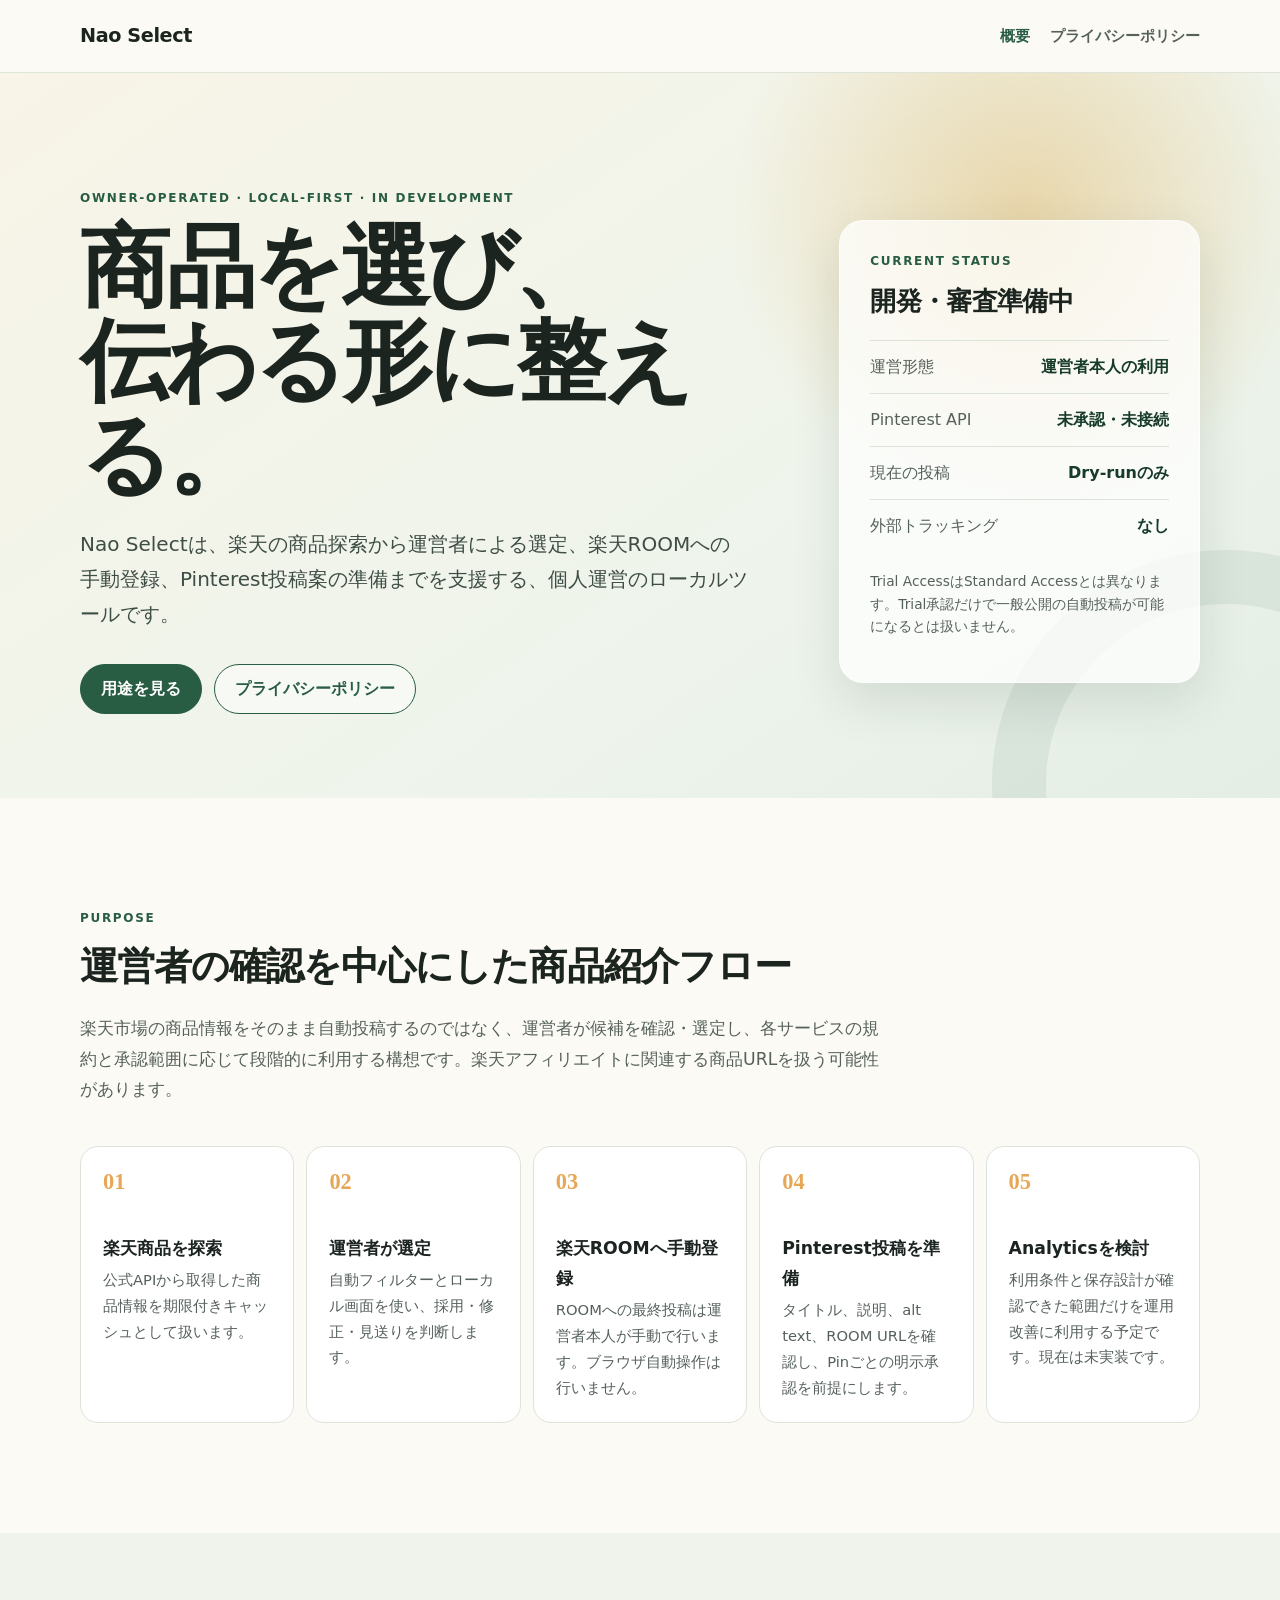
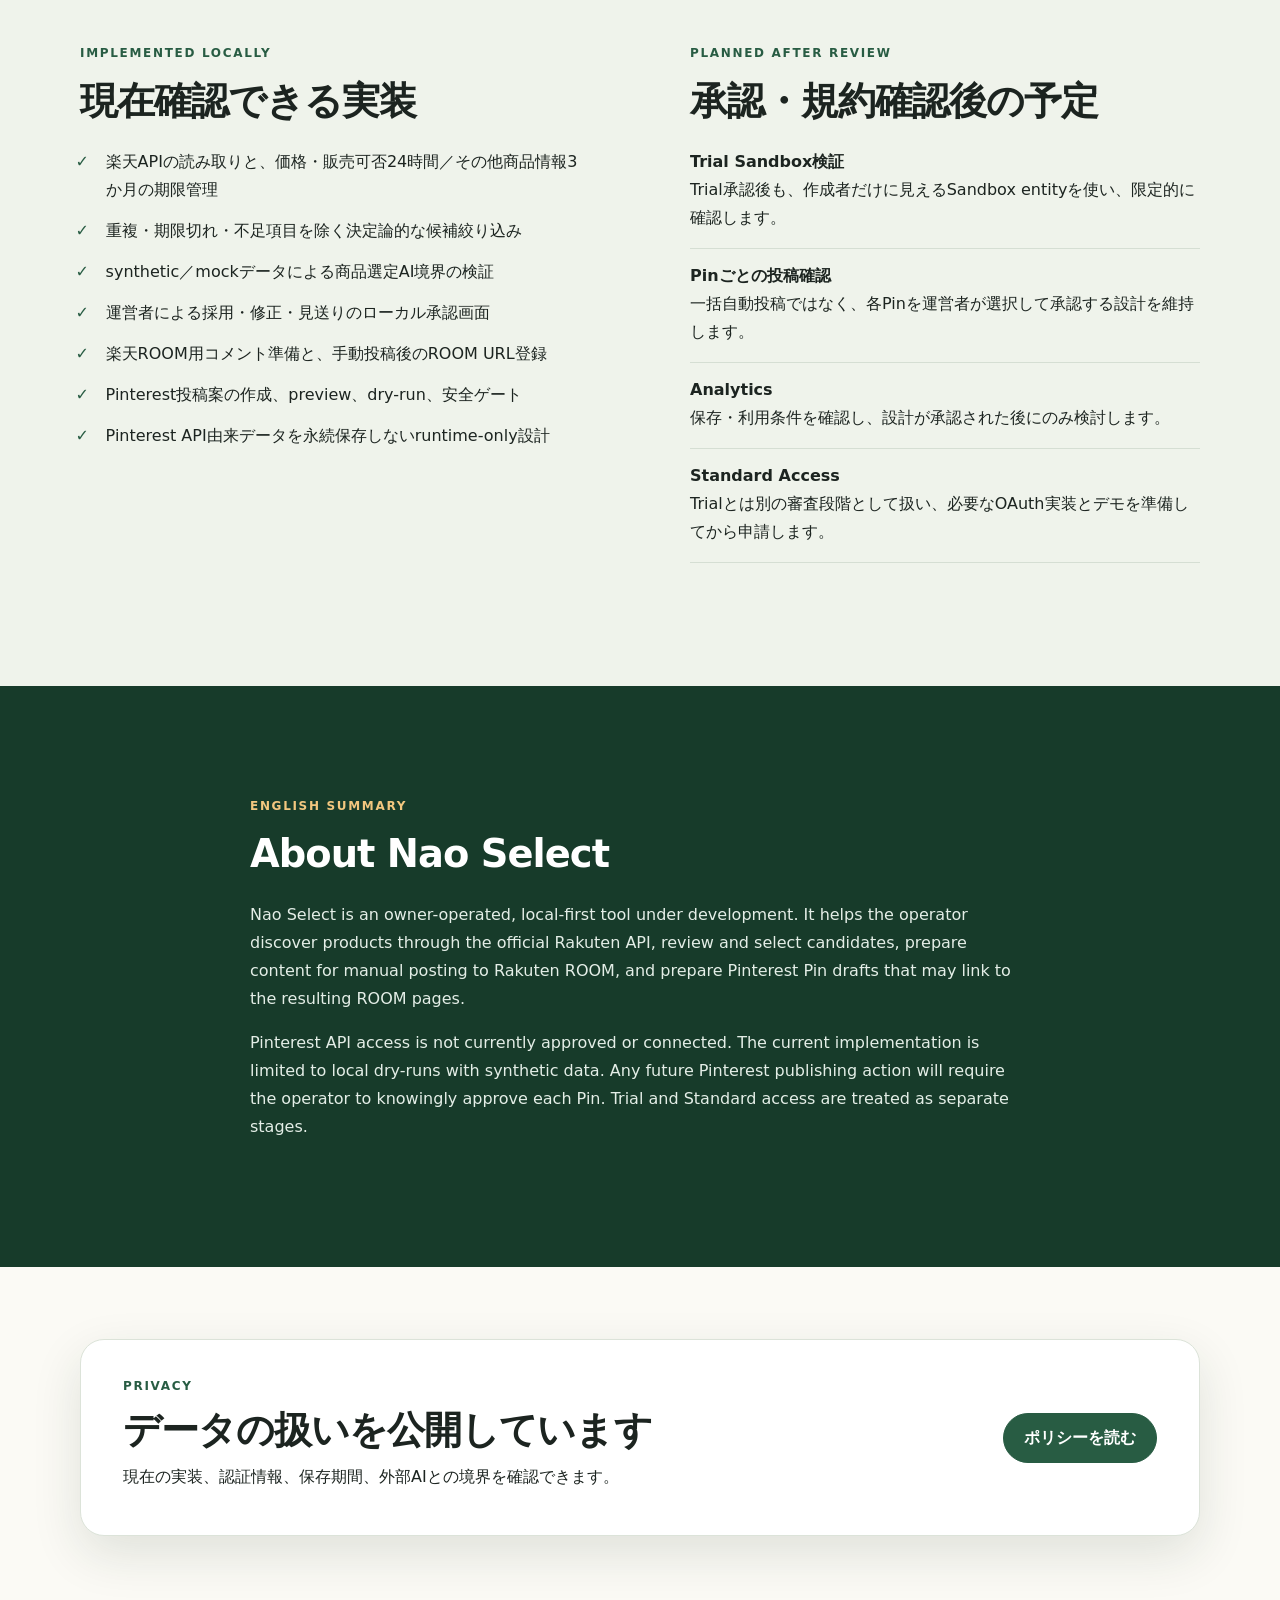
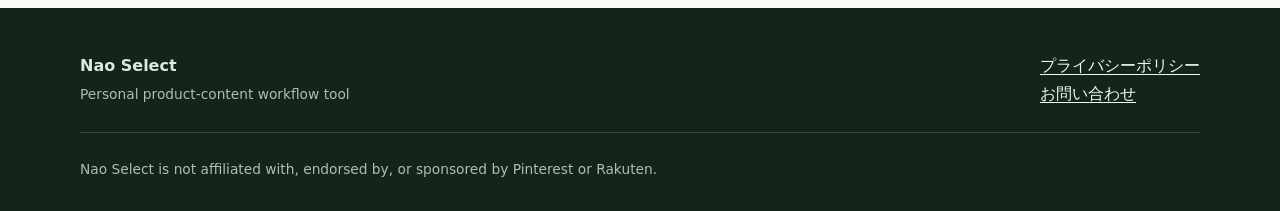
==== docs/index.html @ 7423ae45 "feat: add public Nao Select information site" ====
<!doctype html>
<html lang="ja">
<head>
  <meta charset="utf-8">
  <meta name="viewport" content="width=device-width, initial-scale=1">
  <meta name="description" content="Nao Selectは、楽天商品を運営者が選定し、楽天ROOMへの手動登録とPinterest投稿準備を支援する個人運営のローカルツールです。">
  <title>Nao Select | 商品選定・投稿準備ツール</title>
  <link rel="stylesheet" href="styles.css">
</head>
<body>
  <a class="skip-link" href="#main">本文へ移動</a>
  <header class="site-header">
    <div class="shell header-inner">
      <a class="brand" href="index.html" aria-label="Nao Select トップページ">Nao Select</a>
      <nav aria-label="メインナビゲーション">
        <a aria-current="page" href="index.html">概要</a>
        <a href="privacy.html">プライバシーポリシー</a>
      </nav>
    </div>
  </header>

  <main id="main">
    <section class="hero">
      <div class="shell hero-grid">
        <div>
          <p class="eyebrow">Owner-operated · Local-first · In development</p>
          <h1>商品を選び、<br>伝わる形に整える。</h1>
          <p class="lead">Nao Selectは、楽天の商品探索から運営者による選定、楽天ROOMへの手動登録、Pinterest投稿案の準備までを支援する、個人運営のローカルツールです。</p>
          <div class="actions">
            <a class="button primary" href="#purpose">用途を見る</a>
            <a class="button secondary" href="privacy.html">プライバシーポリシー</a>
          </div>
        </div>
        <aside class="status-card" aria-labelledby="status-title">
          <p class="status-label">CURRENT STATUS</p>
          <h2 id="status-title">開発・審査準備中</h2>
          <ul class="status-list">
            <li><span>運営形態</span><strong>運営者本人の利用</strong></li>
            <li><span>Pinterest API</span><strong>未承認・未接続</strong></li>
            <li><span>現在の投稿</span><strong>Dry-runのみ</strong></li>
            <li><span>外部トラッキング</span><strong>なし</strong></li>
          </ul>
          <p class="small">Trial AccessはStandard Accessとは異なります。Trial承認だけで一般公開の自動投稿が可能になるとは扱いません。</p>
        </aside>
      </div>
    </section>

    <section id="purpose" class="section">
      <div class="shell">
        <p class="section-kicker">PURPOSE</p>
        <h2>運営者の確認を中心にした商品紹介フロー</h2>
        <p class="section-intro">楽天市場の商品情報をそのまま自動投稿するのではなく、運営者が候補を確認・選定し、各サービスの規約と承認範囲に応じて段階的に利用する構想です。楽天アフィリエイトに関連する商品URLを扱う可能性があります。</p>
        <ol class="flow" aria-label="Nao Selectの想定フロー">
          <li><span>01</span><div><h3>楽天商品を探索</h3><p>公式APIから取得した商品情報を期限付きキャッシュとして扱います。</p></div></li>
          <li><span>02</span><div><h3>運営者が選定</h3><p>自動フィルターとローカル画面を使い、採用・修正・見送りを判断します。</p></div></li>
          <li><span>03</span><div><h3>楽天ROOMへ手動登録</h3><p>ROOMへの最終投稿は運営者本人が手動で行います。ブラウザ自動操作は行いません。</p></div></li>
          <li><span>04</span><div><h3>Pinterest投稿を準備</h3><p>タイトル、説明、alt text、ROOM URLを確認し、Pinごとの明示承認を前提にします。</p></div></li>
          <li><span>05</span><div><h3>Analyticsを検討</h3><p>利用条件と保存設計が確認できた範囲だけを運用改善に利用する予定です。現在は未実装です。</p></div></li>
        </ol>
      </div>
    </section>

    <section class="section muted">
      <div class="shell split">
        <article>
          <p class="section-kicker">IMPLEMENTED LOCALLY</p>
          <h2>現在確認できる実装</h2>
          <ul class="check-list">
            <li>楽天APIの読み取りと、価格・販売可否24時間／その他商品情報3か月の期限管理</li>
            <li>重複・期限切れ・不足項目を除く決定論的な候補絞り込み</li>
            <li>synthetic／mockデータによる商品選定AI境界の検証</li>
            <li>運営者による採用・修正・見送りのローカル承認画面</li>
            <li>楽天ROOM用コメント準備と、手動投稿後のROOM URL登録</li>
            <li>Pinterest投稿案の作成、preview、dry-run、安全ゲート</li>
            <li>Pinterest API由来データを永続保存しないruntime-only設計</li>
          </ul>
        </article>
        <article>
          <p class="section-kicker">PLANNED AFTER REVIEW</p>
          <h2>承認・規約確認後の予定</h2>
          <ul class="plain-list">
            <li><strong>Trial Sandbox検証</strong><br>Trial承認後も、作成者だけに見えるSandbox entityを使い、限定的に確認します。</li>
            <li><strong>Pinごとの投稿確認</strong><br>一括自動投稿ではなく、各Pinを運営者が選択して承認する設計を維持します。</li>
            <li><strong>Analytics</strong><br>保存・利用条件を確認し、設計が承認された後にのみ検討します。</li>
            <li><strong>Standard Access</strong><br>Trialとは別の審査段階として扱い、必要なOAuth実装とデモを準備してから申請します。</li>
          </ul>
        </article>
      </div>
    </section>

    <section class="section english" lang="en">
      <div class="shell narrow">
        <p class="section-kicker">ENGLISH SUMMARY</p>
        <h2>About Nao Select</h2>
        <p>Nao Select is an owner-operated, local-first tool under development. It helps the operator discover products through the official Rakuten API, review and select candidates, prepare content for manual posting to Rakuten ROOM, and prepare Pinterest Pin drafts that may link to the resulting ROOM pages.</p>
        <p>Pinterest API access is not currently approved or connected. The current implementation is limited to local dry-runs with synthetic data. Any future Pinterest publishing action will require the operator to knowingly approve each Pin. Trial and Standard access are treated as separate stages.</p>
      </div>
    </section>

    <section class="section policy-cta">
      <div class="shell cta-inner">
        <div><p class="section-kicker">PRIVACY</p><h2>データの扱いを公開しています</h2><p>現在の実装、認証情報、保存期間、外部AIとの境界を確認できます。</p></div>
        <a class="button primary" href="privacy.html">ポリシーを読む</a>
      </div>
    </section>
  </main>

  <footer>
    <div class="shell footer-inner">
      <p><strong>Nao Select</strong><br><span>Personal product-content workflow tool</span></p>
      <p><a href="privacy.html">プライバシーポリシー</a><br><a href="https://github.com/Nao4988/nao-select-info/issues">お問い合わせ</a></p>
    </div>
    <div class="shell legal">Nao Select is not affiliated with, endorsed by, or sponsored by Pinterest or Rakuten.</div>
  </footer>
</body>
</html>
---- docs/styles.css ----
:root {
  --ink: #1c2420;
  --muted-ink: #56615b;
  --paper: #fbfaf5;
  --soft: #eff3eb;
  --line: #dce3d9;
  --green: #285c43;
  --green-dark: #173b2a;
  --accent: #e6a756;
  --white: #fff;
  --shadow: 0 18px 50px rgba(28, 48, 36, .12);
  --radius: 24px;
}

* { box-sizing: border-box; }
html { scroll-behavior: smooth; }
body { margin: 0; color: var(--ink); background: var(--paper); font-family: "Yu Gothic UI", "Hiragino Sans", "Noto Sans JP", system-ui, sans-serif; line-height: 1.75; }
a { color: var(--green); text-underline-offset: .2em; }
a:hover { color: var(--green-dark); }
.shell { width: min(1120px, calc(100% - 40px)); margin: 0 auto; }
.narrow { max-width: 780px; }
.skip-link { position: fixed; left: 16px; top: -60px; z-index: 20; padding: 10px 16px; background: var(--white); border-radius: 8px; }
.skip-link:focus { top: 16px; }

.site-header { position: sticky; top: 0; z-index: 10; border-bottom: 1px solid rgba(220, 227, 217, .9); background: rgba(251, 250, 245, .92); backdrop-filter: blur(12px); }
.header-inner { min-height: 72px; display: flex; align-items: center; justify-content: space-between; gap: 28px; }
.brand { color: var(--ink); font-size: 1.2rem; font-weight: 800; letter-spacing: -.02em; text-decoration: none; }
nav { display: flex; flex-wrap: wrap; gap: 20px; }
nav a { color: var(--muted-ink); font-size: .92rem; font-weight: 700; text-decoration: none; }
nav a[aria-current="page"] { color: var(--green); }

.hero { position: relative; overflow: hidden; padding: clamp(68px, 9vw, 120px) 0 84px; background: radial-gradient(circle at 80% 20%, #e8d6aa 0, transparent 25%), linear-gradient(145deg, #f8f4e7, #eef4ec 65%, #e4eee5); }
.hero::after { content: ""; position: absolute; width: 360px; height: 360px; right: -180px; bottom: -220px; border: 54px solid rgba(40, 92, 67, .08); border-radius: 50%; }
.hero-grid { position: relative; z-index: 1; display: grid; grid-template-columns: minmax(0, 1.3fr) minmax(300px, .7fr); gap: clamp(40px, 7vw, 90px); align-items: center; }
.eyebrow, .section-kicker, .status-label { margin: 0 0 12px; color: var(--green); font-size: .75rem; font-weight: 800; letter-spacing: .14em; text-transform: uppercase; }
h1, h2, h3, p { margin-top: 0; }
h1 { margin-bottom: 24px; font-family: Georgia, "Yu Mincho", serif; font-size: clamp(2.8rem, 7vw, 5.7rem); line-height: 1.05; letter-spacing: -.045em; }
h2 { margin-bottom: 22px; font-size: clamp(1.65rem, 3vw, 2.45rem); line-height: 1.3; letter-spacing: -.025em; }
h3 { margin-bottom: 4px; font-size: 1.08rem; }
.lead { max-width: 680px; color: #3e4d45; font-size: clamp(1.05rem, 2vw, 1.25rem); }
.actions { display: flex; flex-wrap: wrap; gap: 12px; margin-top: 32px; }
.button { display: inline-flex; align-items: center; justify-content: center; min-height: 48px; padding: 10px 20px; border: 1px solid var(--green); border-radius: 999px; font-weight: 800; text-decoration: none; }
.button.primary { color: var(--white); background: var(--green); }
.button.primary:hover { color: var(--white); background: var(--green-dark); }
.button.secondary { background: rgba(255, 255, 255, .45); }
.status-card { padding: 30px; border: 1px solid rgba(255,255,255,.6); border-radius: var(--radius); background: rgba(255,255,255,.72); box-shadow: var(--shadow); }
.status-card h2 { font-size: 1.65rem; }
.status-list { margin: 0 0 18px; padding: 0; list-style: none; }
.status-list li { display: flex; justify-content: space-between; gap: 18px; padding: 12px 0; border-top: 1px solid var(--line); }
.status-list span { color: var(--muted-ink); }
.status-list strong { color: var(--green-dark); text-align: right; }
.small { color: var(--muted-ink); font-size: .86rem; line-height: 1.65; }

.section { padding: clamp(68px, 9vw, 110px) 0; }
.section-intro { max-width: 800px; margin-bottom: 42px; color: var(--muted-ink); font-size: 1.08rem; }
.muted { background: var(--soft); }
.flow { display: grid; grid-template-columns: repeat(5, 1fr); gap: 12px; margin: 0; padding: 0; list-style: none; counter-reset: flow; }
.flow li { min-height: 230px; padding: 22px; border: 1px solid var(--line); border-radius: 18px; background: var(--white); }
.flow li > span { display: block; margin-bottom: 38px; color: var(--accent); font: 700 1.4rem Georgia, serif; }
.flow p { margin: 0; color: var(--muted-ink); font-size: .92rem; }
.split { display: grid; grid-template-columns: 1fr 1fr; gap: clamp(40px, 8vw, 100px); }
.check-list, .plain-list, .policy-content ul { margin: 0; padding-left: 1.25rem; }
.check-list li, .plain-list li, .policy-content li { margin-bottom: 13px; padding-left: .35rem; }
.check-list li::marker { color: var(--green); content: "✓  "; font-weight: 800; }
.plain-list { list-style: none; padding: 0; }
.plain-list li { padding: 0 0 16px; border-bottom: 1px solid #d5ded3; }
.english { color: var(--white); background: var(--green-dark); }
.english .section-kicker { color: #f3c77f; }
.english p { color: #e4eee7; }
.policy-cta { padding-block: 72px; }
.cta-inner { display: flex; align-items: center; justify-content: space-between; gap: 32px; padding: 36px 42px; border: 1px solid var(--line); border-radius: var(--radius); background: var(--white); box-shadow: var(--shadow); }
.cta-inner h2, .cta-inner p { margin-bottom: 8px; }

footer { padding: 44px 0 30px; color: #dbe7df; background: #14241b; }
.footer-inner { display: flex; justify-content: space-between; gap: 32px; }
.footer-inner p { margin-bottom: 24px; }
.footer-inner span, .legal { color: #aebeb4; font-size: .86rem; }
footer a { color: #eef7f0; }
.legal { padding-top: 24px; border-top: 1px solid #32453a; }

.policy-page { padding: 72px 0 100px; }
.policy-layout { display: grid; grid-template-columns: minmax(220px, .34fr) minmax(0, .66fr); gap: clamp(48px, 9vw, 120px); align-items: start; }
.policy-meta { position: sticky; top: 112px; }
.policy-meta h1 { font-size: clamp(2.5rem, 5vw, 4.3rem); }
.policy-meta dl { margin: 30px 0; padding-top: 18px; border-top: 1px solid var(--line); }
.policy-meta dt { margin-top: 12px; color: var(--muted-ink); font-size: .78rem; font-weight: 800; }
.policy-meta dd { margin: 2px 0 0; }
.policy-content section { padding: 0 0 38px; margin-bottom: 38px; border-bottom: 1px solid var(--line); }
.policy-content h2 { font-size: 1.45rem; }
.policy-content p, .policy-content li { color: #39473f; }
.english-summary { padding: 32px !important; border: 0 !important; border-radius: 20px; background: var(--soft); }
.back-link { margin-top: 40px; font-weight: 800; }

@media (max-width: 900px) {
  .hero-grid, .split, .policy-layout { grid-template-columns: 1fr; }
  .flow { grid-template-columns: repeat(2, 1fr); }
  .policy-meta { position: static; }
  .policy-meta h1 br { display: none; }
}

@media (max-width: 600px) {
  .shell { width: min(100% - 28px, 1120px); }
  .header-inner { min-height: 64px; align-items: flex-start; padding: 14px 0; }
  nav { justify-content: flex-end; gap: 10px 14px; }
  nav a { font-size: .8rem; }
  .hero { padding-top: 56px; }
  h1 { font-size: clamp(2.55rem, 15vw, 4rem); }
  .status-card { padding: 22px; }
  .status-list li { display: block; }
  .status-list strong { display: block; margin-top: 2px; text-align: left; }
  .flow { grid-template-columns: 1fr; }
  .flow li { min-height: 0; }
  .flow li > span { margin-bottom: 18px; }
  .cta-inner, .footer-inner { align-items: flex-start; flex-direction: column; }
  .cta-inner { padding: 28px 24px; }
  .button { width: 100%; }
  .policy-page { padding-top: 50px; }
  .policy-meta h1 { font-size: 1.8rem; word-break: keep-all; }
  .english-summary { padding: 24px !important; }
}

@media (prefers-reduced-motion: reduce) {
  html { scroll-behavior: auto; }
}
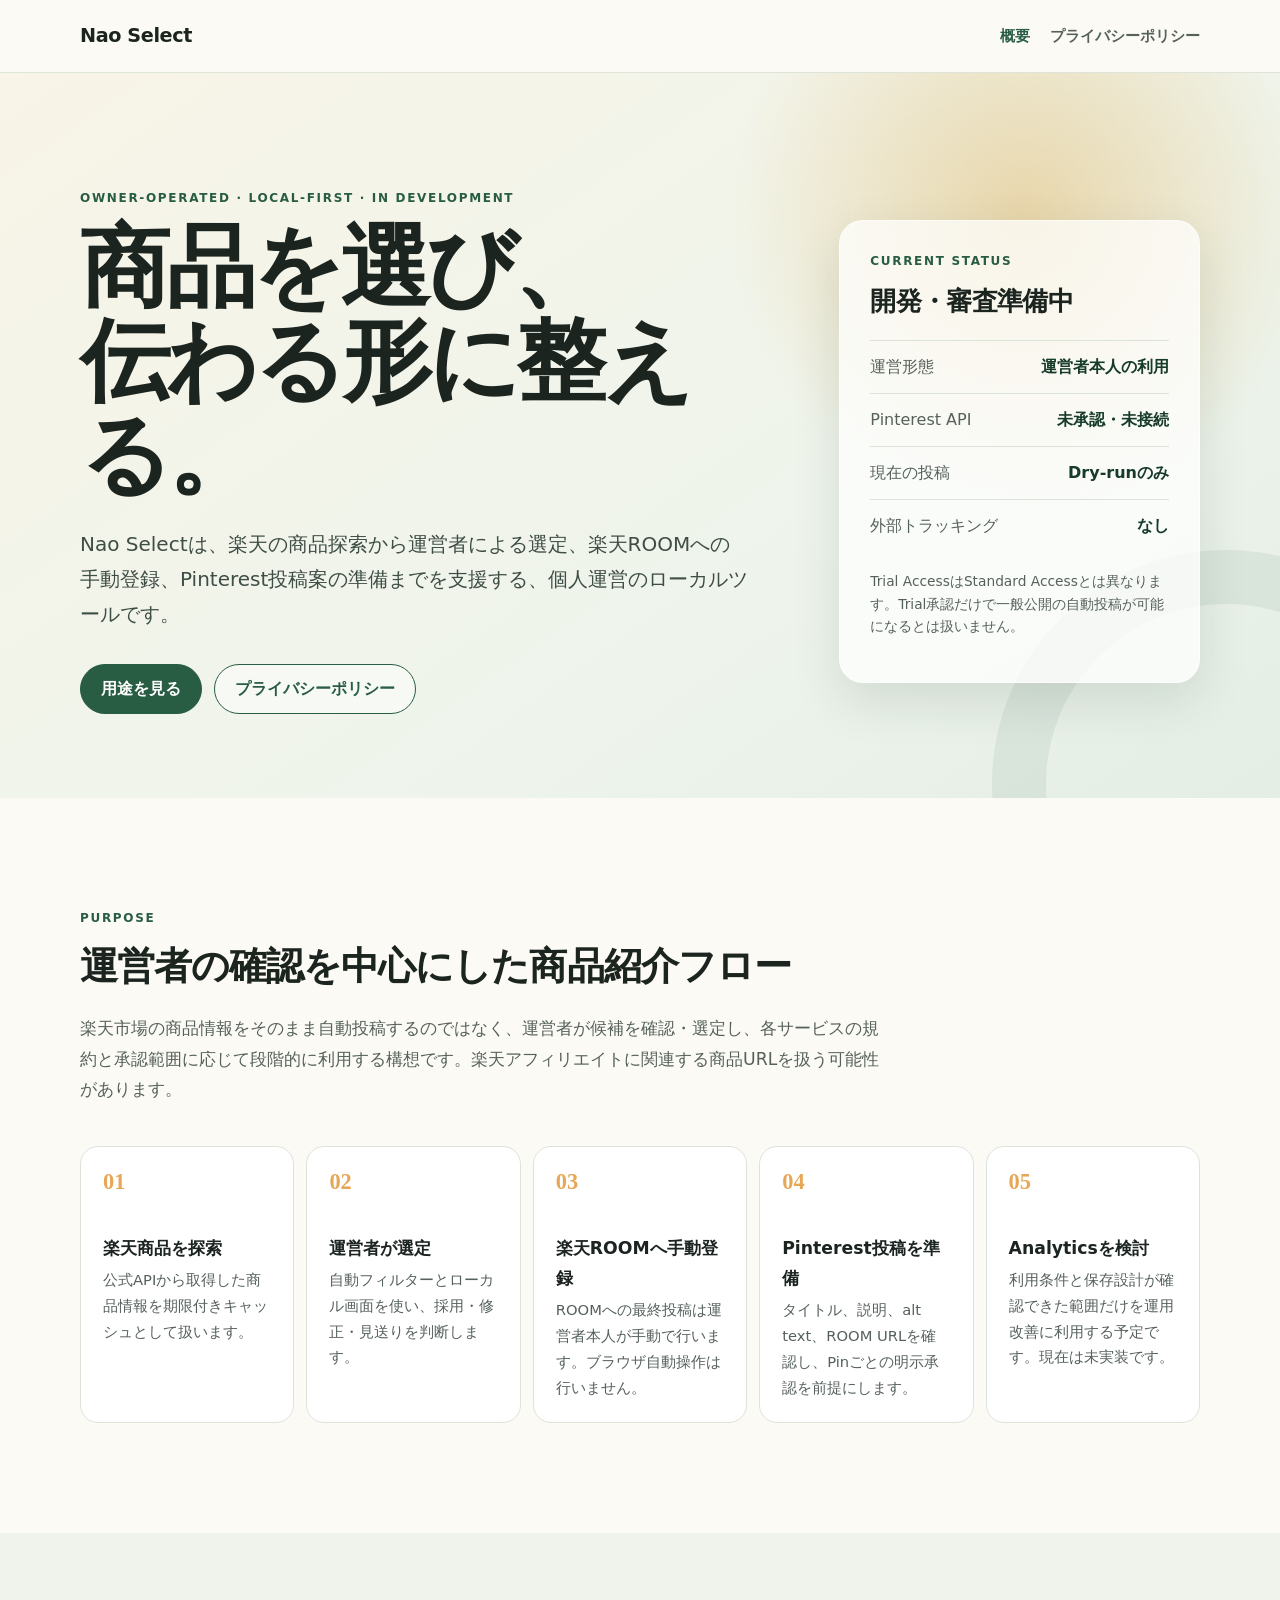
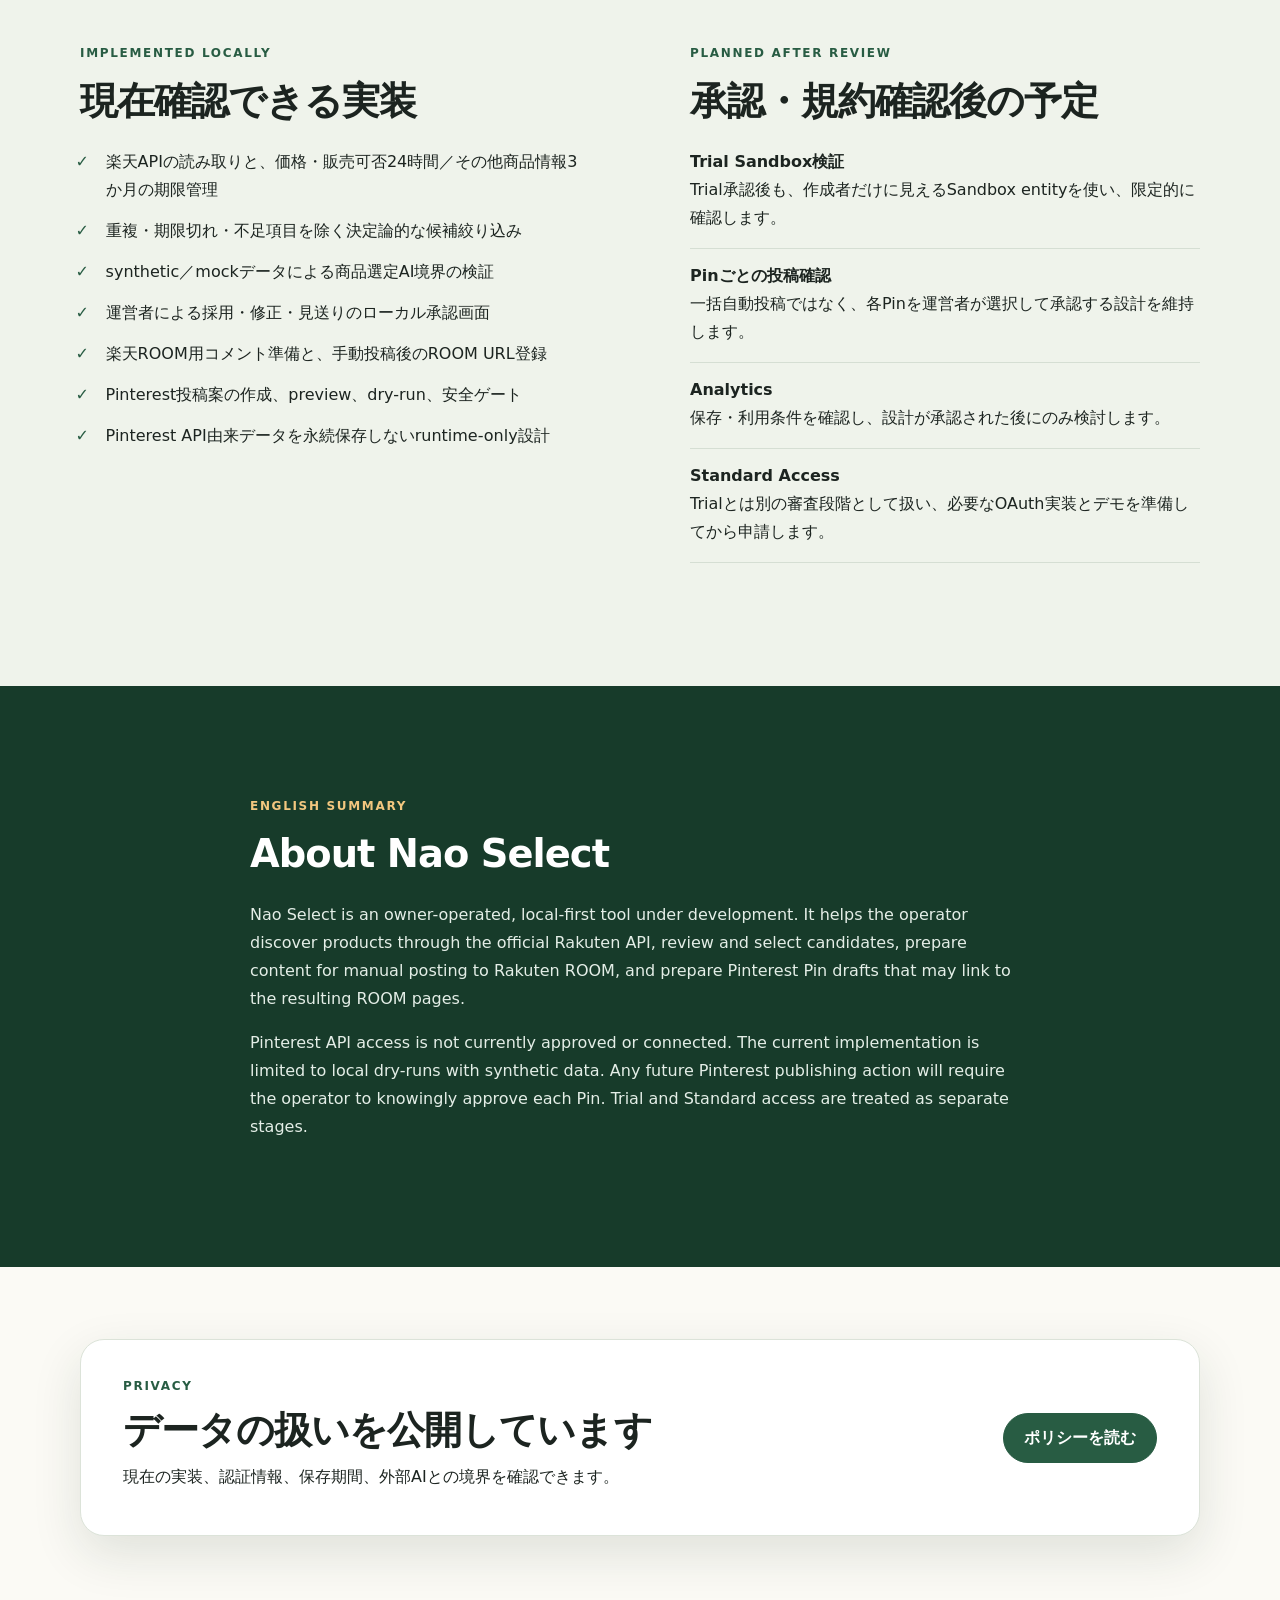
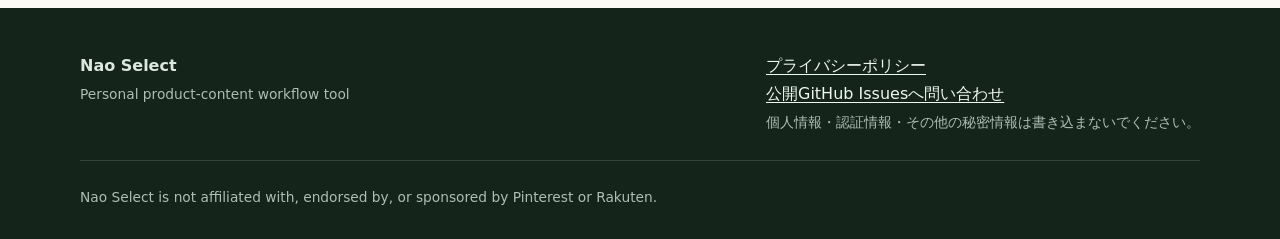
==== commit a362aaca: "docs: finalize public contact and retention wording" ====
--- a/docs/index.html
+++ b/docs/index.html
@@ -108,7 +108,7 @@
   <footer>
     <div class="shell footer-inner">
       <p><strong>Nao Select</strong><br><span>Personal product-content workflow tool</span></p>
-      <p><a href="privacy.html">プライバシーポリシー</a><br><a href="https://github.com/Nao4988/nao-select-info/issues">お問い合わせ</a></p>
+      <p><a href="privacy.html">プライバシーポリシー</a><br><a href="https://github.com/Nao4988/nao-select-info/issues">公開GitHub Issuesへ問い合わせ</a><br><span class="small">個人情報・認証情報・その他の秘密情報は書き込まないでください。</span></p>
     </div>
     <div class="shell legal">Nao Select is not affiliated with, endorsed by, or sponsored by Pinterest or Rakuten.</div>
   </footer>
